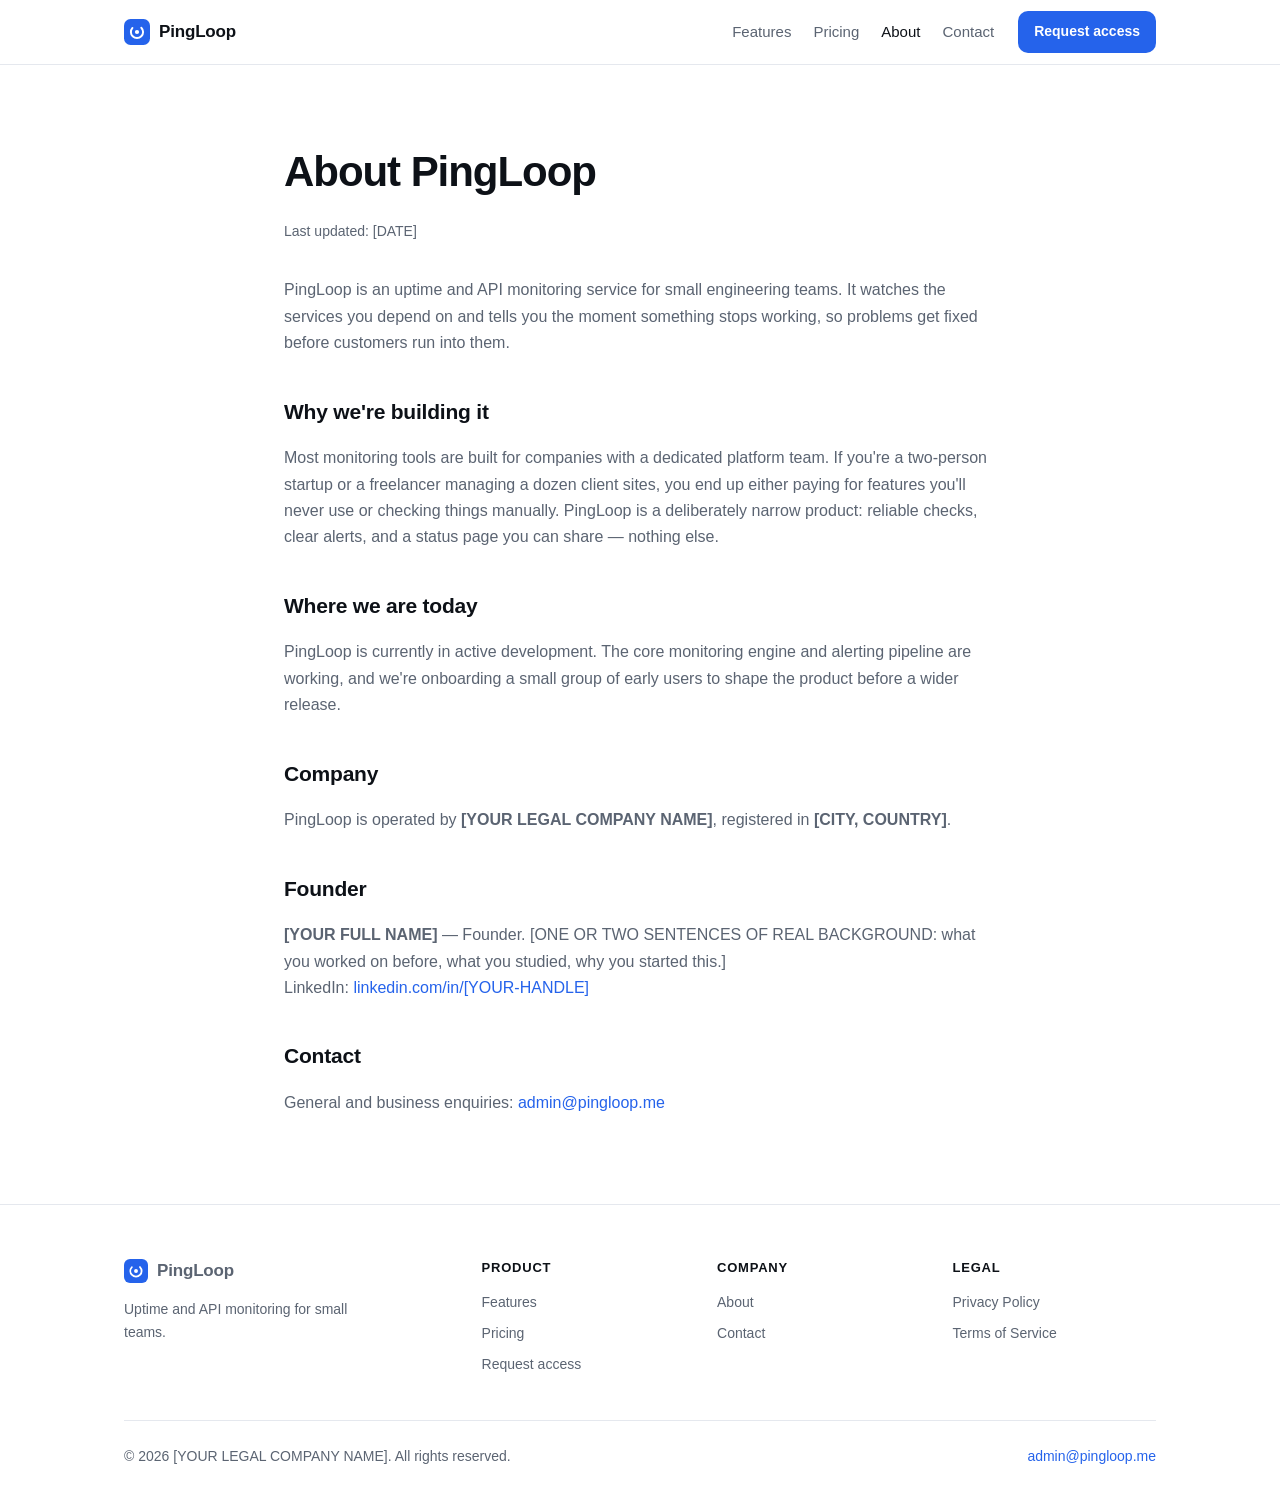
==== about.html @ 131471df "Create about.html" ====
<!DOCTYPE html>
<html lang="en">
<head>
<meta charset="utf-8">
<meta name="viewport" content="width=device-width, initial-scale=1">
<title>About — PingLoop</title>
<meta name="description" content="PingLoop is a monitoring tool built for small teams that need to know when their services go down.">
<link rel="canonical" href="https://pingloop.me/about.html">
<link rel="icon" href="assets/favicon.svg" type="image/svg+xml">
<link rel="stylesheet" href="assets/styles.css">
</head>
<body>

<header class="site-header">
  <div class="wrap header-inner">
    <a class="brand" href="index.html">
      <img src="assets/favicon.svg" alt="" width="26" height="26">
      <span>PingLoop</span>
    </a>
    <nav class="nav">
      <a href="index.html#features">Features</a>
      <a href="pricing.html">Pricing</a>
      <a href="about.html" class="active">About</a>
      <a href="contact.html">Contact</a>
    </nav>
    <a class="btn btn-primary btn-sm" href="contact.html">Request access</a>
  </div>
</header>

<main>
<section>
  <div class="wrap prose">
    <h1>About PingLoop</h1>
    <p class="updated">Last updated: [DATE]</p>

    <p>
      PingLoop is an uptime and API monitoring service for small engineering teams.
      It watches the services you depend on and tells you the moment something stops
      working, so problems get fixed before customers run into them.
    </p>

    <h2>Why we're building it</h2>
    <p>
      Most monitoring tools are built for companies with a dedicated platform team.
      If you're a two-person startup or a freelancer managing a dozen client sites,
      you end up either paying for features you'll never use or checking things manually.
      PingLoop is a deliberately narrow product: reliable checks, clear alerts, and a
      status page you can share — nothing else.
    </p>

    <h2>Where we are today</h2>
    <p>
      PingLoop is currently in active development. The core monitoring engine and
      alerting pipeline are working, and we're onboarding a small group of early users
      to shape the product before a wider release.
      <!-- EDIT: replace the paragraph above with your real, accurate status. -->
    </p>

    <h2>Company</h2>
    <p>
      PingLoop is operated by <strong>[YOUR LEGAL COMPANY NAME]</strong>,
      registered in <strong>[CITY, COUNTRY]</strong>.
      <!-- EDIT: if you are not yet incorporated, say "PingLoop is an independent project
           founded by [YOUR NAME] in [CITY, COUNTRY]." Do not claim an entity you don't have. -->
    </p>

    <h2>Founder</h2>
    <p>
      <strong>[YOUR FULL NAME]</strong> — Founder.
      [ONE OR TWO SENTENCES OF REAL BACKGROUND: what you worked on before, what you studied,
      why you started this.]
      <!-- EDIT: add a real LinkedIn link below. -->
      <br>LinkedIn: <a href="https://www.linkedin.com/in/[YOUR-HANDLE]">linkedin.com/in/[YOUR-HANDLE]</a>
    </p>

    <h2>Contact</h2>
    <p>
      General and business enquiries:
      <a href="mailto:admin@pingloop.me">admin@pingloop.me</a>
    </p>
  </div>
</section>
</main>

<footer class="site-footer">
  <div class="wrap">
    <div class="footer-grid">
      <div>
        <a class="brand" href="index.html" style="margin-bottom:12px">
          <img src="assets/favicon.svg" alt="" width="24" height="24">
          <span>PingLoop</span>
        </a>
        <p style="margin:8px 0 0;max-width:260px">Uptime and API monitoring for small teams.</p>
      </div>
      <div>
        <h4>Product</h4>
        <ul>
          <li><a href="index.html#features">Features</a></li>
          <li><a href="pricing.html">Pricing</a></li>
          <li><a href="contact.html">Request access</a></li>
        </ul>
      </div>
      <div>
        <h4>Company</h4>
        <ul>
          <li><a href="about.html">About</a></li>
          <li><a href="contact.html">Contact</a></li>
        </ul>
      </div>
      <div>
        <h4>Legal</h4>
        <ul>
          <li><a href="privacy.html">Privacy Policy</a></li>
          <li><a href="terms.html">Terms of Service</a></li>
        </ul>
      </div>
    </div>
    <div class="footer-bottom">
      <span>© <span id="year">2025</span> [YOUR LEGAL COMPANY NAME]. All rights reserved.</span>
      <span><a href="mailto:admin@pingloop.me">admin@pingloop.me</a></span>
    </div>
  </div>
</footer>

<script>document.getElementById('year').textContent = new Date().getFullYear();</script>
</body>
</html>
---- assets/styles.css ----
:root{
  --bg:#ffffff;
  --surface:#f7f8fa;
  --border:#e5e8ee;
  --text:#0d1117;
  --muted:#5b6472;
  --accent:#2563eb;
  --accent-dark:#1d4ed8;
  --accent-soft:#eef4ff;
  --radius:14px;
  --max:1080px;
}
@media (prefers-color-scheme: dark){
  :root{
    --bg:#0b0e14;
    --surface:#121722;
    --border:#232a38;
    --text:#e8ecf3;
    --muted:#98a2b3;
    --accent:#5b8cff;
    --accent-dark:#3f74f0;
    --accent-soft:#141c2e;
  }
}
*{box-sizing:border-box}
html{scroll-behavior:smooth}
body{
  margin:0;
  background:var(--bg);
  color:var(--text);
  font-family:-apple-system,BlinkMacSystemFont,"Segoe UI",Roboto,Helvetica,Arial,sans-serif;
  font-size:16px;
  line-height:1.65;
  -webkit-font-smoothing:antialiased;
}
img{max-width:100%;display:block}
a{color:var(--accent);text-decoration:none}
a:hover{text-decoration:underline}
.wrap{max-width:var(--max);margin:0 auto;padding:0 24px}

/* Header */
.site-header{
  position:sticky;top:0;z-index:50;
  background:color-mix(in srgb,var(--bg) 88%,transparent);
  backdrop-filter:blur(10px);
  border-bottom:1px solid var(--border);
}
.header-inner{display:flex;align-items:center;gap:24px;height:64px}
.brand{display:flex;align-items:center;gap:9px;font-weight:700;font-size:17px;color:var(--text);letter-spacing:-.01em}
.brand:hover{text-decoration:none}
.nav{display:flex;gap:22px;margin-left:auto;font-size:15px}
.nav a{color:var(--muted);font-weight:500}
.nav a:hover{color:var(--text);text-decoration:none}
.nav a.active{color:var(--text)}
@media(max-width:760px){.nav{display:none}}

/* Buttons */
.btn{
  display:inline-flex;align-items:center;justify-content:center;gap:8px;
  padding:11px 20px;border-radius:10px;font-weight:600;font-size:15px;
  border:1px solid transparent;cursor:pointer;transition:.15s ease;
  white-space:nowrap;
}
.btn:hover{text-decoration:none;transform:translateY(-1px)}
.btn-primary{background:var(--accent);color:#fff}
.btn-primary:hover{background:var(--accent-dark)}
.btn-ghost{background:transparent;color:var(--text);border-color:var(--border)}
.btn-ghost:hover{background:var(--surface)}
.btn-sm{padding:8px 15px;font-size:14px}

/* Hero */
.hero{padding:88px 0 72px;text-align:center}
.eyebrow{
  display:inline-block;font-size:13px;font-weight:600;letter-spacing:.04em;
  text-transform:uppercase;color:var(--accent);background:var(--accent-soft);
  padding:6px 13px;border-radius:999px;margin-bottom:22px;
}
.hero h1{
  font-size:clamp(34px,5.2vw,56px);line-height:1.1;letter-spacing:-.03em;
  margin:0 0 20px;font-weight:800;
}
.hero p.lead{
  font-size:clamp(16px,2vw,19px);color:var(--muted);max-width:640px;
  margin:0 auto 34px;
}
.hero-actions{display:flex;gap:12px;justify-content:center;flex-wrap:wrap}

/* Sections */
section{padding:72px 0}
section.alt{background:var(--surface);border-top:1px solid var(--border);border-bottom:1px solid var(--border)}
.section-head{max-width:640px;margin:0 auto 48px;text-align:center}
.section-head h2{font-size:clamp(26px,3.4vw,36px);letter-spacing:-.02em;margin:0 0 12px;font-weight:750}
.section-head p{color:var(--muted);margin:0;font-size:17px}

/* Grid + cards */
.grid{display:grid;gap:20px;grid-template-columns:repeat(auto-fit,minmax(270px,1fr))}
.card{
  background:var(--bg);border:1px solid var(--border);border-radius:var(--radius);
  padding:26px;
}
section.alt .card{background:var(--bg)}
.card h3{margin:0 0 8px;font-size:17px;font-weight:650;letter-spacing:-.01em}
.card p{margin:0;color:var(--muted);font-size:15px}
.card .icon{
  width:38px;height:38px;border-radius:10px;background:var(--accent-soft);
  color:var(--accent);display:flex;align-items:center;justify-content:center;
  font-weight:700;margin-bottom:16px;font-size:16px;
}

/* Steps */
.steps{display:grid;gap:20px;grid-template-columns:repeat(auto-fit,minmax(240px,1fr));counter-reset:s}
.step{position:relative;padding-left:0}
.step .num{
  width:32px;height:32px;border-radius:50%;background:var(--accent);color:#fff;
  display:flex;align-items:center;justify-content:center;font-weight:700;
  font-size:14px;margin-bottom:14px;
}
.step h3{margin:0 0 6px;font-size:16px}
.step p{margin:0;color:var(--muted);font-size:15px}

/* Pricing */
.plans{display:grid;gap:20px;grid-template-columns:repeat(auto-fit,minmax(260px,1fr));align-items:start}
.plan{
  border:1px solid var(--border);border-radius:var(--radius);padding:30px;
  background:var(--bg);display:flex;flex-direction:column;height:100%;
}
.plan.featured{border-color:var(--accent);box-shadow:0 0 0 3px var(--accent-soft)}
.plan h3{margin:0 0 4px;font-size:16px;font-weight:650}
.plan .price{font-size:38px;font-weight:800;letter-spacing:-.03em;margin:10px 0 2px}
.plan .price span{font-size:15px;font-weight:500;color:var(--muted)}
.plan .desc{color:var(--muted);font-size:14px;margin:0 0 22px}
.plan ul{list-style:none;padding:0;margin:0 0 26px;font-size:15px}
.plan li{padding:7px 0 7px 26px;position:relative;color:var(--muted)}
.plan li::before{content:"✓";position:absolute;left:0;color:var(--accent);font-weight:700}
.plan .btn{margin-top:auto;width:100%}

/* Prose */
.prose{max-width:760px;margin:0 auto}
.prose h1{font-size:clamp(28px,4vw,42px);letter-spacing:-.025em;margin:0 0 10px}
.prose h2{font-size:21px;margin:38px 0 10px;letter-spacing:-.01em}
.prose h3{font-size:17px;margin:26px 0 8px}
.prose p,.prose li{color:var(--muted);font-size:16px}
.prose ul{padding-left:22px}
.prose .updated{font-size:14px;color:var(--muted);margin-bottom:34px}

/* Contact */
.contact-grid{display:grid;gap:32px;grid-template-columns:1fr 1fr}
@media(max-width:800px){.contact-grid{grid-template-columns:1fr}}
.contact-box{border:1px solid var(--border);border-radius:var(--radius);padding:28px;background:var(--surface)}
.contact-box h3{margin:0 0 6px;font-size:16px}
.contact-box p{margin:0 0 14px;color:var(--muted);font-size:15px}
.contact-box a.mail{font-size:17px;font-weight:600}

/* CTA band */
.cta-band{text-align:center;padding:76px 0}
.cta-band h2{font-size:clamp(26px,3.6vw,38px);letter-spacing:-.025em;margin:0 0 14px;font-weight:780}
.cta-band p{color:var(--muted);max-width:520px;margin:0 auto 30px;font-size:17px}

/* Footer */
.site-footer{border-top:1px solid var(--border);padding:52px 0 34px;font-size:14px;color:var(--muted)}
.footer-grid{display:grid;gap:32px;grid-template-columns:1.6fr 1fr 1fr 1fr;margin-bottom:36px}
@media(max-width:760px){.footer-grid{grid-template-columns:1fr 1fr}}
.footer-grid h4{font-size:13px;text-transform:uppercase;letter-spacing:.06em;color:var(--text);margin:0 0 12px;font-weight:650}
.footer-grid ul{list-style:none;padding:0;margin:0}
.footer-grid li{margin-bottom:8px}
.footer-grid a{color:var(--muted)}
.footer-grid a:hover{color:var(--text)}
.footer-bottom{border-top:1px solid var(--border);padding-top:24px;display:flex;justify-content:space-between;gap:16px;flex-wrap:wrap}
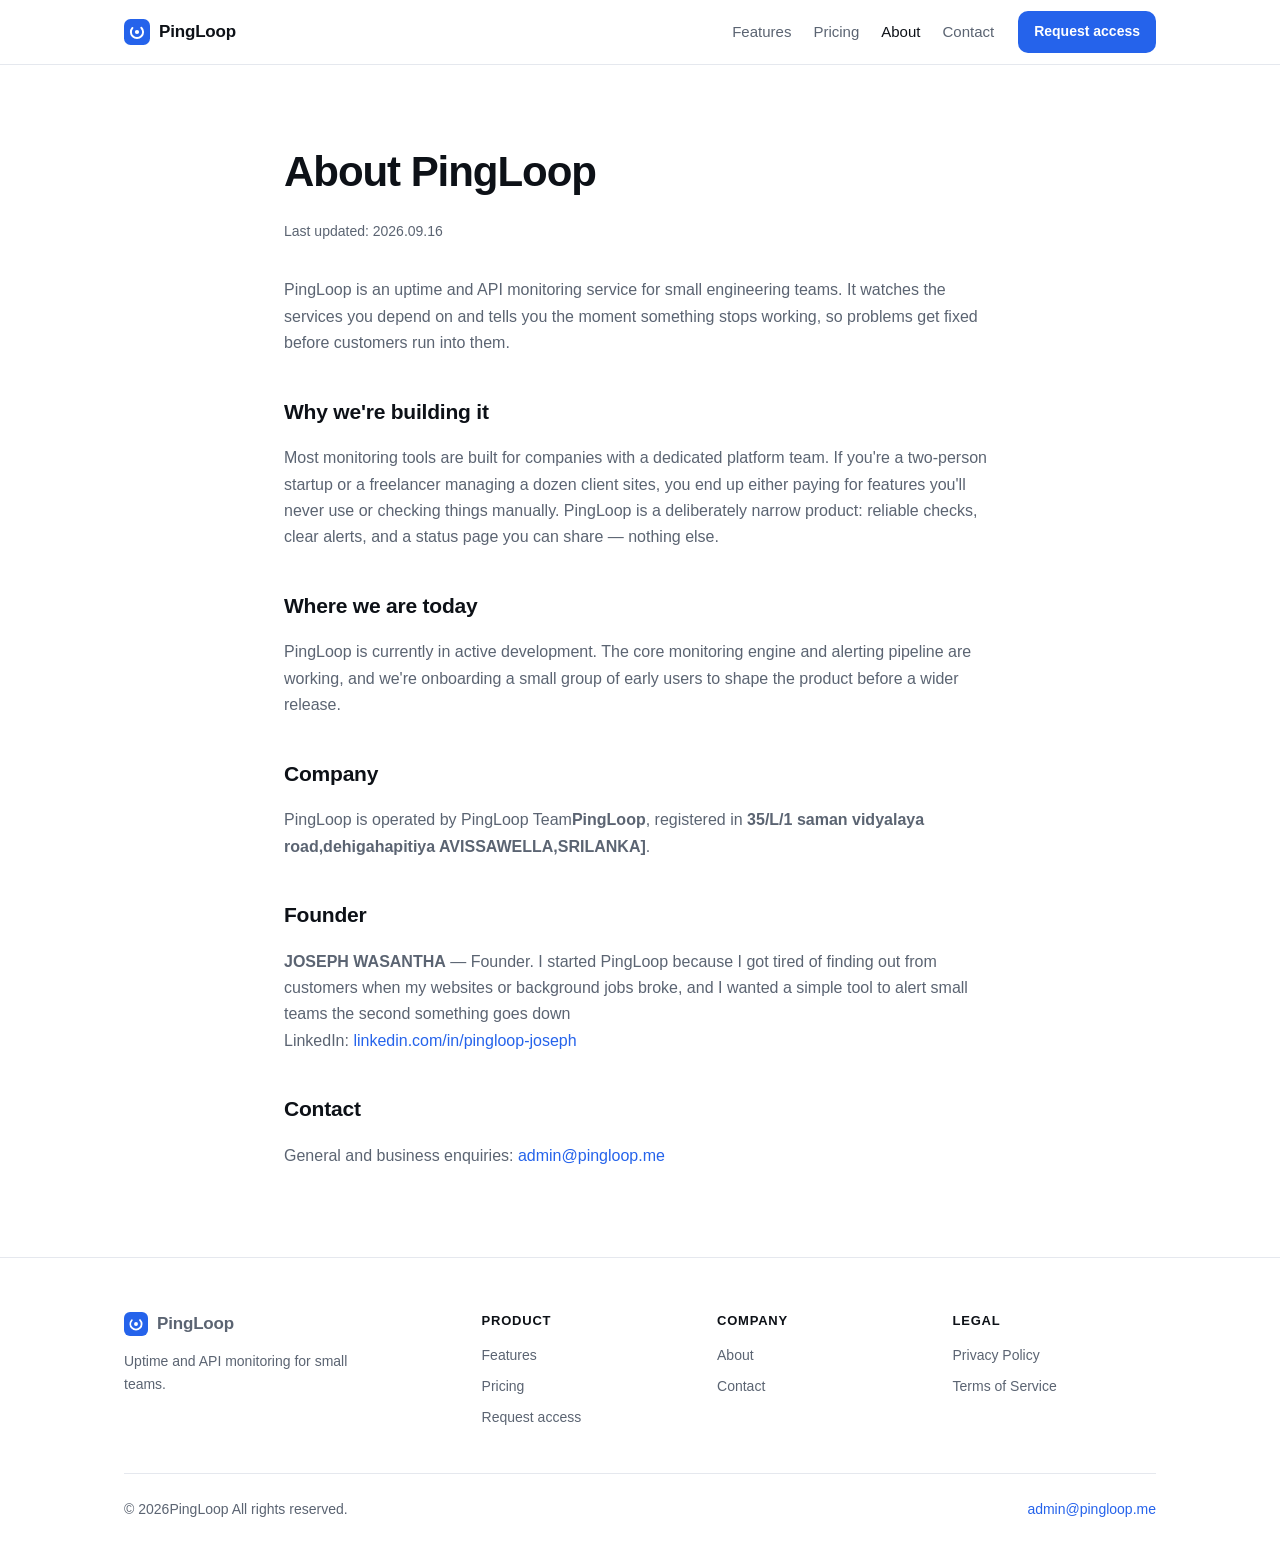
==== commit f3fca985: "Update about.html" ====
--- a/about.html
+++ b/about.html
@@ -31,7 +31,7 @@
 <section>
   <div class="wrap prose">
     <h1>About PingLoop</h1>
-    <p class="updated">Last updated: [DATE]</p>
+    <p class="updated">Last updated: 2026.09.16</p>
 
     <p>
       PingLoop is an uptime and API monitoring service for small engineering teams.
@@ -58,19 +58,19 @@
 
     <h2>Company</h2>
     <p>
-      PingLoop is operated by <strong>[YOUR LEGAL COMPANY NAME]</strong>,
-      registered in <strong>[CITY, COUNTRY]</strong>.
+      PingLoop is operated by PingLoop Team<strong>PingLoop</strong>,
+      registered in <strong>35/L/1 saman vidyalaya road,dehigahapitiya AVISSAWELLA,SRILANKA]</strong>.
       <!-- EDIT: if you are not yet incorporated, say "PingLoop is an independent project
-           founded by [YOUR NAME] in [CITY, COUNTRY]." Do not claim an entity you don't have. -->
+           founded by Joseph Wasantha in AVISSAWELLA, SRILANKA" Do not claim an entity you don't have. -->
     </p>
 
     <h2>Founder</h2>
     <p>
-      <strong>[YOUR FULL NAME]</strong> — Founder.
-      [ONE OR TWO SENTENCES OF REAL BACKGROUND: what you worked on before, what you studied,
-      why you started this.]
+      <strong>JOSEPH WASANTHA</strong> — Founder.
+I started PingLoop because I got tired of finding out from customers when my websites or background jobs broke, and I wanted a simple tool to alert small teams the second something goes down
       <!-- EDIT: add a real LinkedIn link below. -->
-      <br>LinkedIn: <a href="https://www.linkedin.com/in/[YOUR-HANDLE]">linkedin.com/in/[YOUR-HANDLE]</a>
+      <br>LinkedIn: <a href="www.linkedin.com/in/
+pingloop-joseph">linkedin.com/in/pingloop-joseph</a>
     </p>
 
     <h2>Contact</h2>
@@ -116,7 +116,7 @@
       </div>
     </div>
     <div class="footer-bottom">
-      <span>© <span id="year">2025</span> [YOUR LEGAL COMPANY NAME]. All rights reserved.</span>
+      <span>© <span id="year">2025</span>PingLoop All rights reserved.</span>
       <span><a href="mailto:admin@pingloop.me">admin@pingloop.me</a></span>
     </div>
   </div>
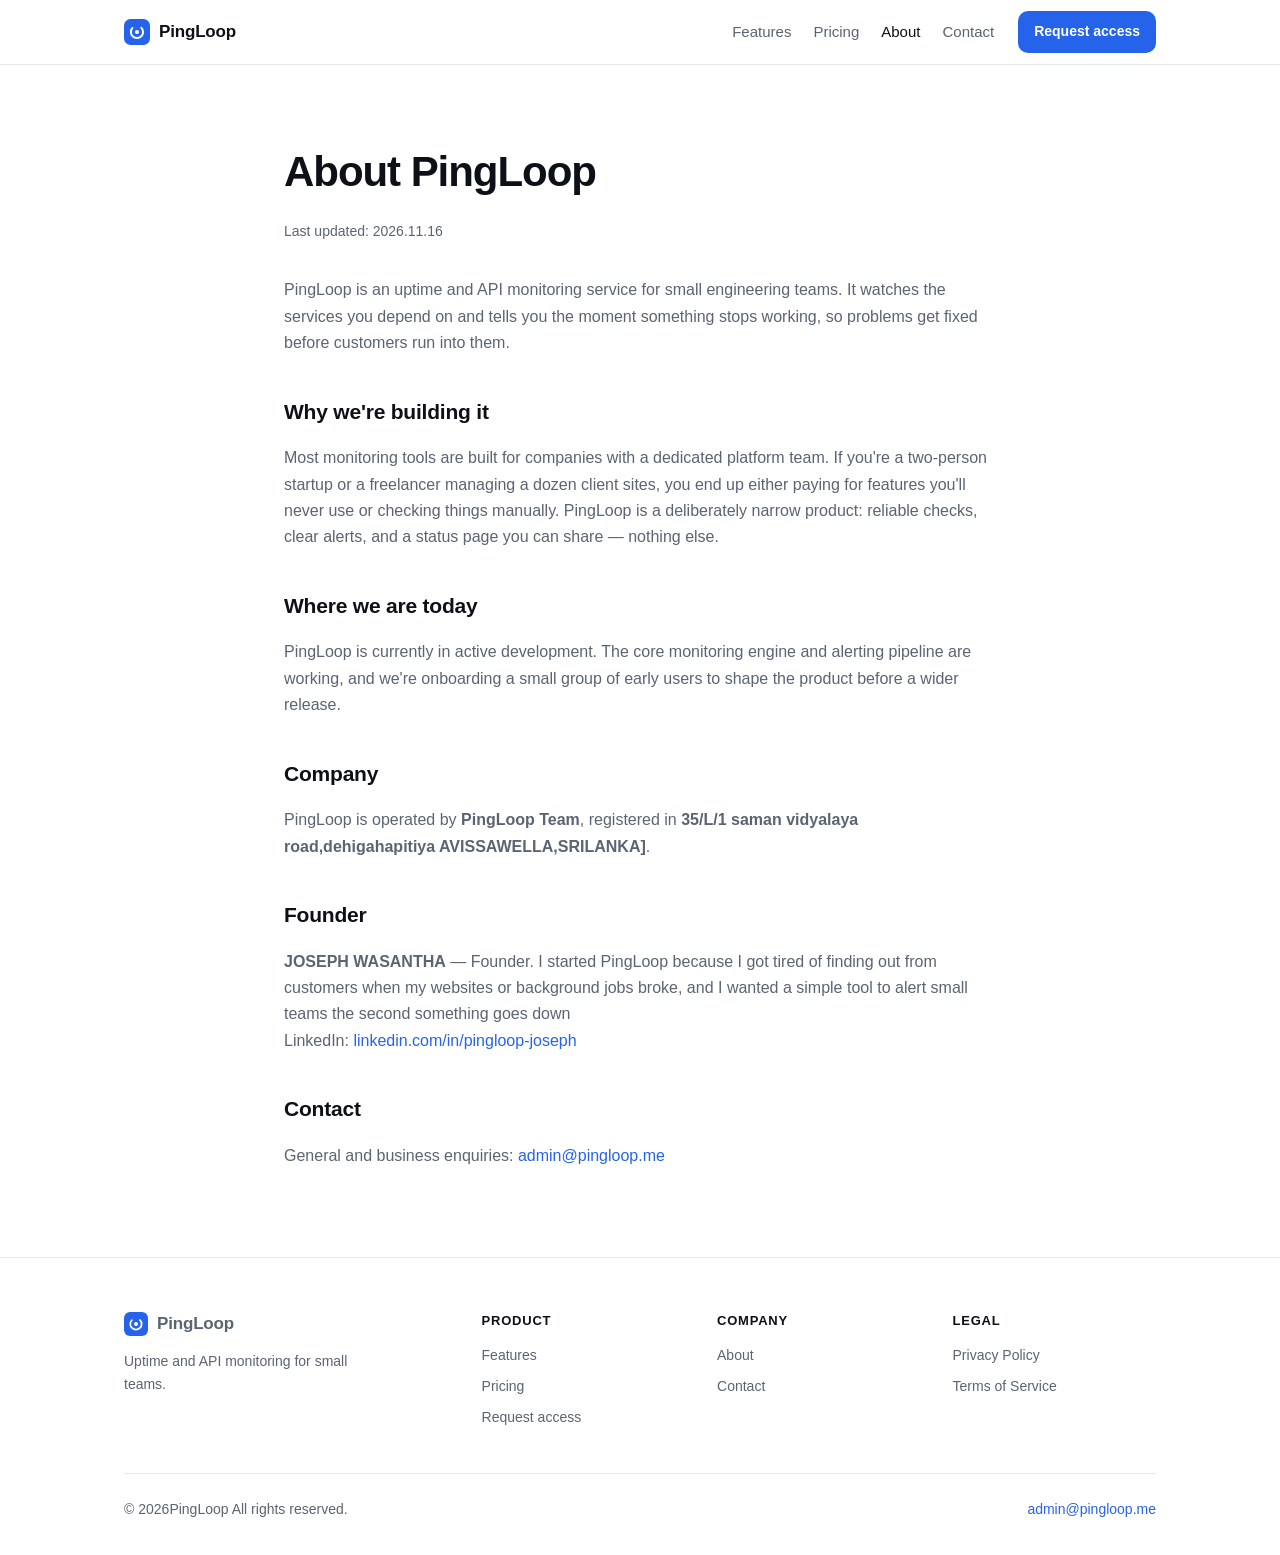
==== commit 559a6b4e: "Update about.html" ====
--- a/about.html
+++ b/about.html
@@ -31,7 +31,7 @@
 <section>
   <div class="wrap prose">
     <h1>About PingLoop</h1>
-    <p class="updated">Last updated: 2026.09.16</p>
+    <p class="updated">Last updated: 2026.11.16</p>
 
     <p>
       PingLoop is an uptime and API monitoring service for small engineering teams.
@@ -58,7 +58,7 @@
 
     <h2>Company</h2>
     <p>
-      PingLoop is operated by PingLoop Team<strong>PingLoop</strong>,
+      PingLoop is operated by <strong>PingLoop Team</strong>,
       registered in <strong>35/L/1 saman vidyalaya road,dehigahapitiya AVISSAWELLA,SRILANKA]</strong>.
       <!-- EDIT: if you are not yet incorporated, say "PingLoop is an independent project
            founded by Joseph Wasantha in AVISSAWELLA, SRILANKA" Do not claim an entity you don't have. -->
@@ -116,7 +116,7 @@
       </div>
     </div>
     <div class="footer-bottom">
-      <span>© <span id="year">2025</span>PingLoop All rights reserved.</span>
+      <span>© <span id="year">2026</span>PingLoop All rights reserved.</span>
       <span><a href="mailto:admin@pingloop.me">admin@pingloop.me</a></span>
     </div>
   </div>
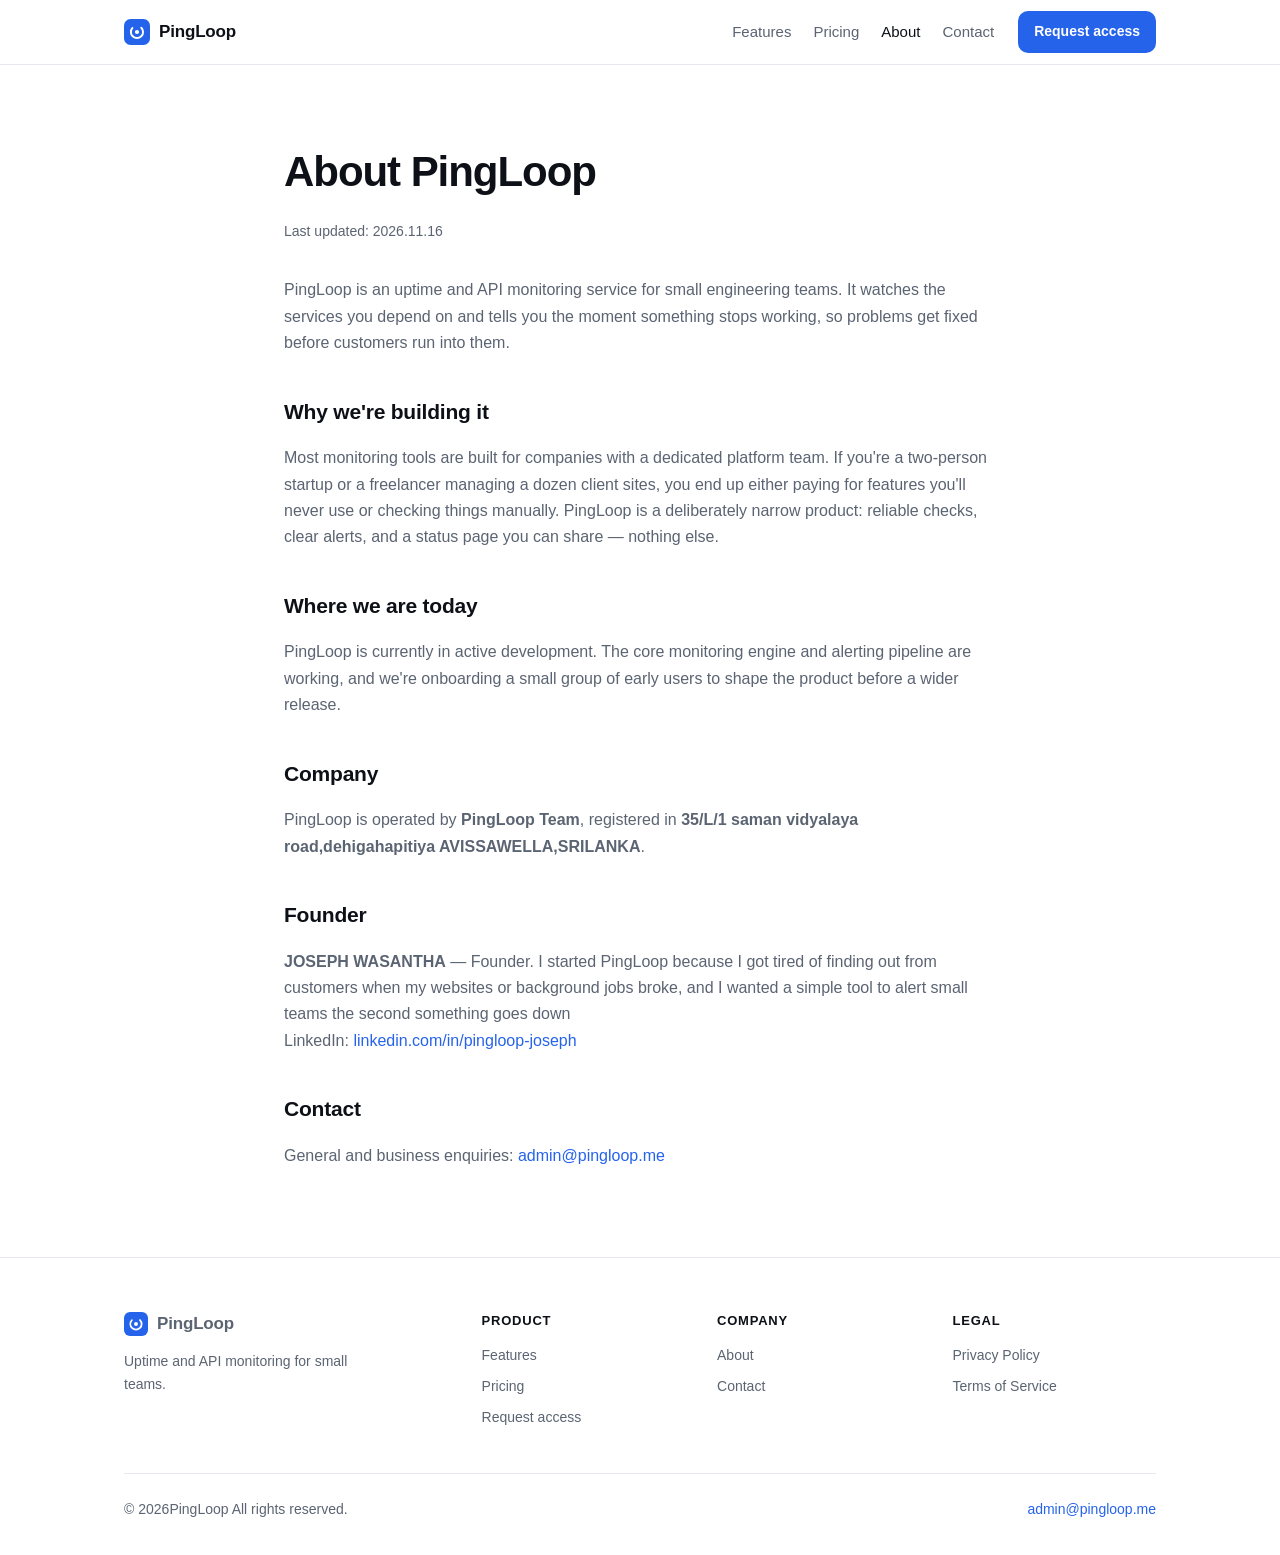
==== commit 51494fa0: "Update about.html" ====
--- a/about.html
+++ b/about.html
@@ -59,7 +59,7 @@
     <h2>Company</h2>
     <p>
       PingLoop is operated by <strong>PingLoop Team</strong>,
-      registered in <strong>35/L/1 saman vidyalaya road,dehigahapitiya AVISSAWELLA,SRILANKA]</strong>.
+  registered in <strong>35/L/1 saman vidyalaya road,dehigahapitiya AVISSAWELLA,SRILANKA</strong>.
       <!-- EDIT: if you are not yet incorporated, say "PingLoop is an independent project
            founded by Joseph Wasantha in AVISSAWELLA, SRILANKA" Do not claim an entity you don't have. -->
     </p>
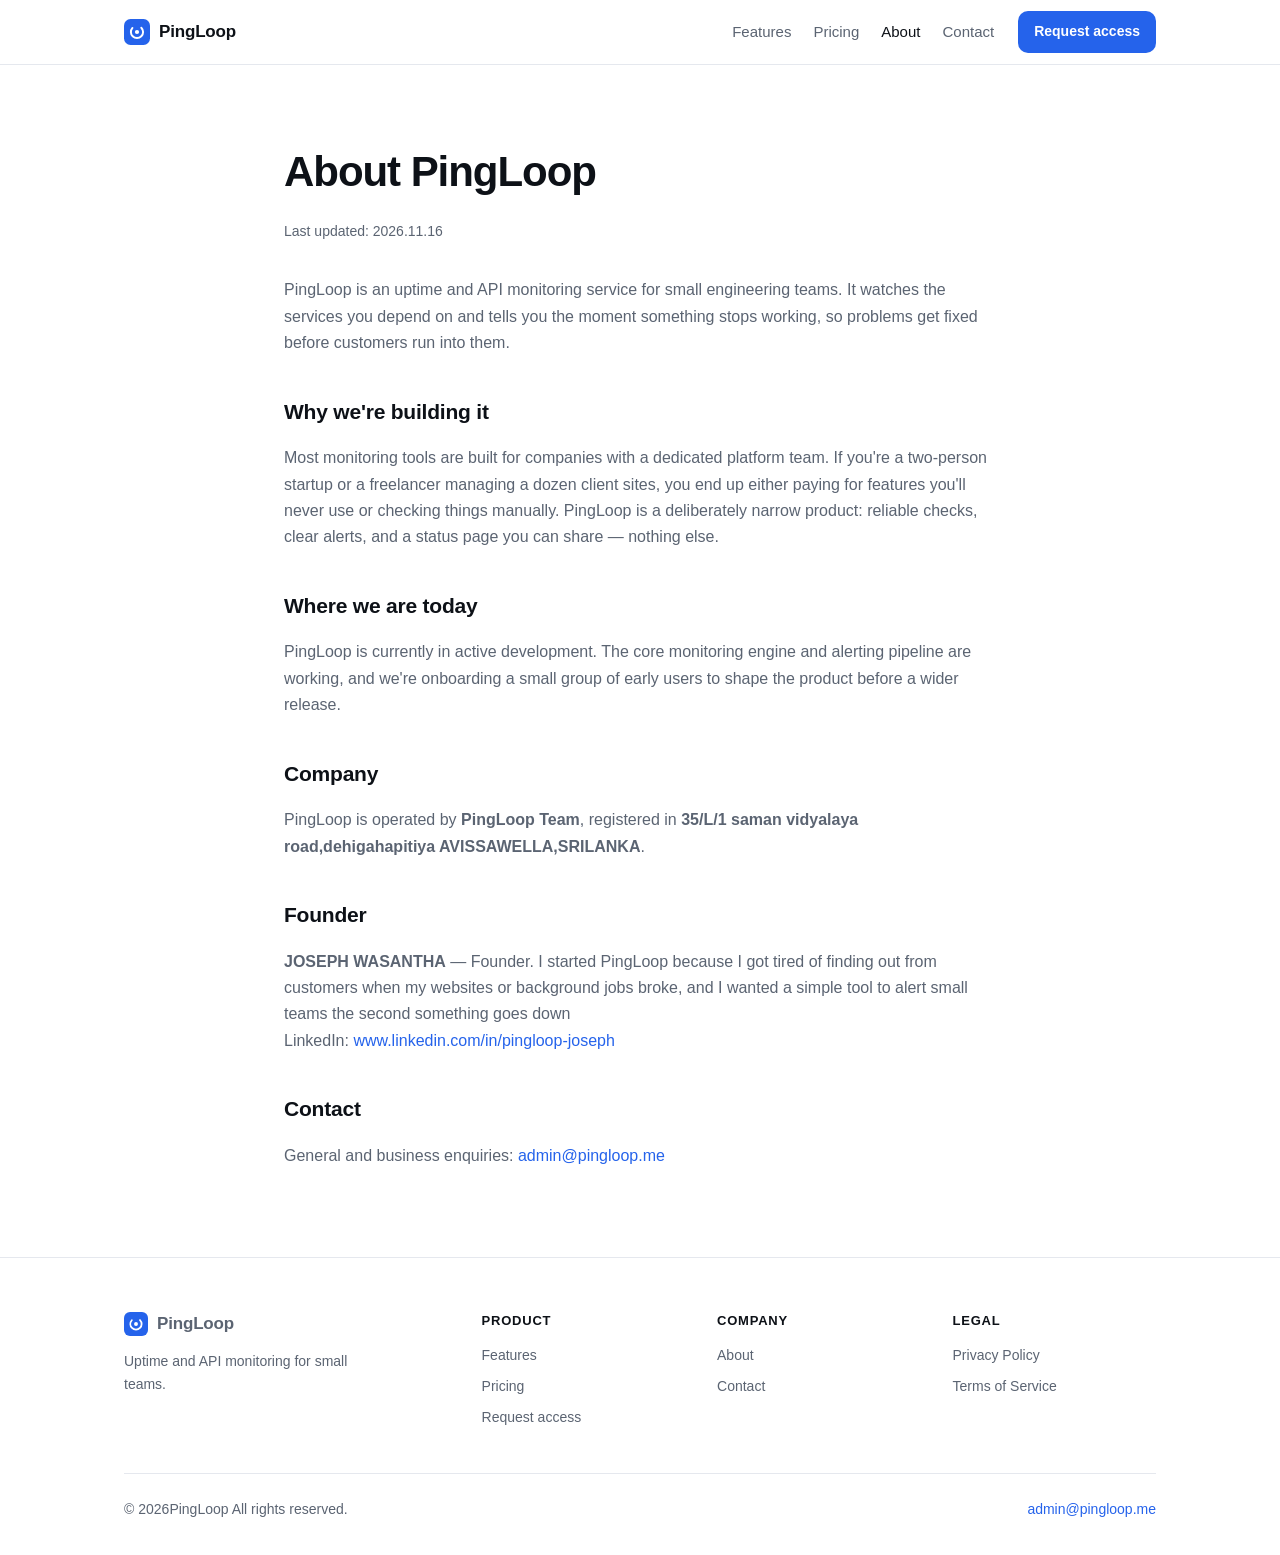
==== commit 019534eb: "Update about.html" ====
--- a/about.html
+++ b/about.html
@@ -70,7 +70,7 @@
 I started PingLoop because I got tired of finding out from customers when my websites or background jobs broke, and I wanted a simple tool to alert small teams the second something goes down
       <!-- EDIT: add a real LinkedIn link below. -->
       <br>LinkedIn: <a href="www.linkedin.com/in/
-pingloop-joseph">linkedin.com/in/pingloop-joseph</a>
+pingloop-joseph">www.linkedin.com/in/pingloop-joseph</a>
     </p>
 
     <h2>Contact</h2>
